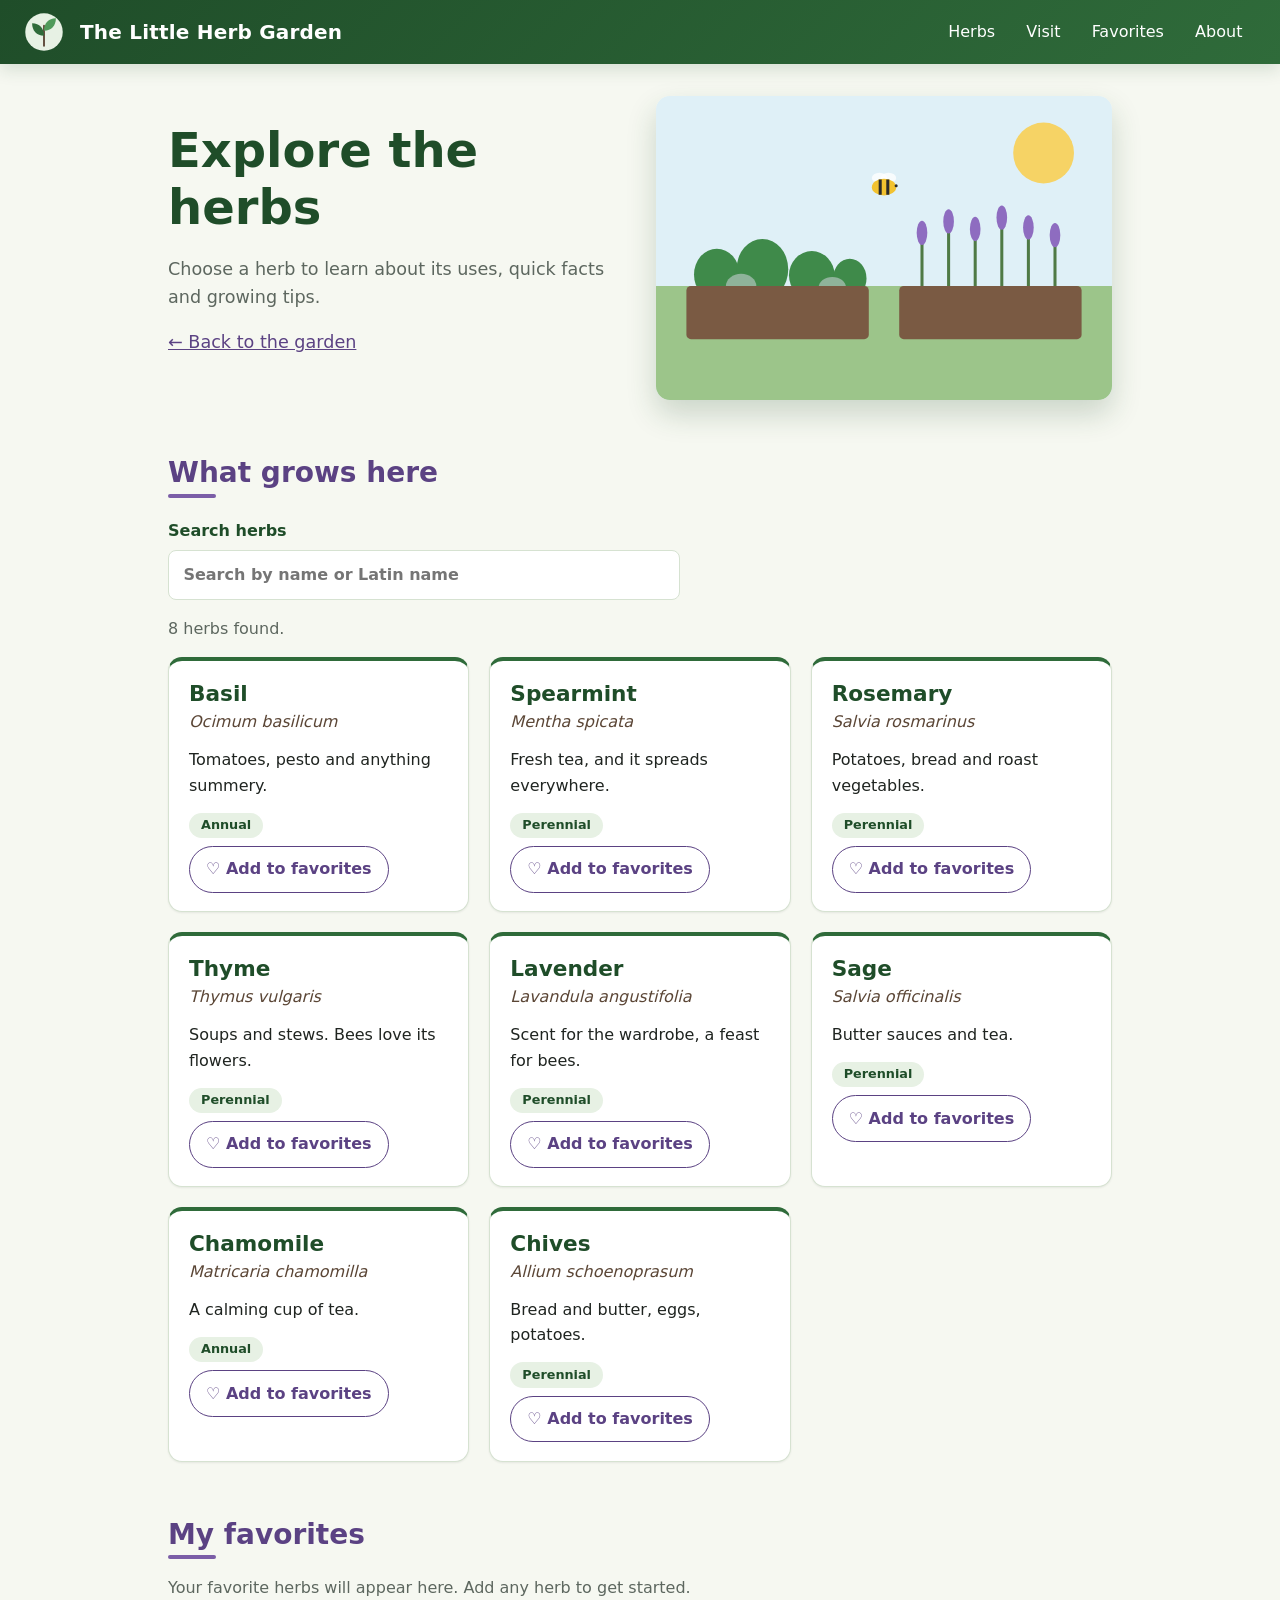
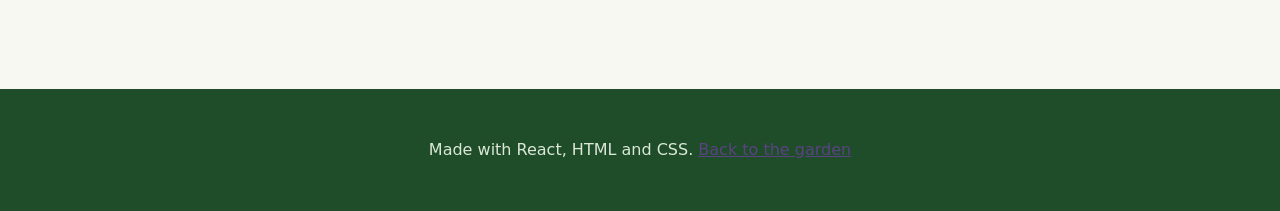
==== herb-profiles/react/index.html @ fc6b90cd "Unpack Beqa's React Version 2.0 and connect it: dialog + favourites + React, lavender rendered from " ====
<!doctype html>
<html lang="en">
  <head>
    <meta charset="UTF-8" />
    <meta name="viewport" content="width=device-width, initial-scale=1.0" />
    <meta name="theme-color" content="#1f4d29" />
    <link rel="icon" href="data:," />
    <title>Herb profiles | The Little Herb Garden</title>
    <script type="module" crossorigin src="../assets/index-CKkdL-So.js"></script>
    <link rel="stylesheet" crossorigin href="../assets/index-ys8Idx-0.css">
  </head>
  <body class="lavender-page">
    <div id="root"></div>
  </body>
</html>
---- herb-profiles/assets/index-ys8Idx-0.css ----
.react-intro{align-items:center}.herb-search{display:grid;max-width:32rem;gap:.4rem;margin:1.25rem 0 .5rem;color:var(--leaf-dark);font-weight:650}.herb-search input{width:100%;padding:.7rem .9rem;border:1px solid var(--line);border-radius:var(--radius-sm);background:#fff;color:var(--ink);font:inherit}.herb-search input:focus-visible{outline:3px solid var(--lavender);outline-offset:2px}.react-herb-card{height:100%;padding:.75rem;border:1px solid var(--line);border-top:4px solid var(--leaf);border-radius:var(--radius);background:#fff;box-shadow:var(--shadow-sm);transition:transform .2s,box-shadow .2s,border-color .2s}.react-herb-card:hover,.react-herb-card:focus-within{transform:translateY(-3px);border-color:var(--leaf);box-shadow:var(--shadow-lg)}.react-herb-card-open{display:block;width:100%;padding:.5rem;border:0;background:transparent;color:var(--ink);text-align:left;font:inherit;cursor:pointer}.react-herb-card-open:focus-visible{border-radius:var(--radius-sm);outline:3px solid var(--lavender)}.react-herb-card-open h3{margin:0;color:var(--leaf-dark);font-size:1.35rem}.react-herb-card-open:hover h3{text-decoration:underline}.react-herb-card-open .latin{margin-bottom:.75rem}.react-herb-card-open .use{margin-bottom:.8rem}.favorite-card-button{margin:0 .5rem .4rem;padding:.35rem .75rem;font-size:.9rem}.react-list{padding-left:1.25rem}.react-list li{margin-bottom:.75rem}.react-list li::marker{color:var(--lavender)}.react-message{padding:1rem;border-left:5px solid var(--lavender);border-radius:var(--radius-sm);background:var(--lavender-light)}.herb-modal-backdrop{position:fixed;top:0;right:0;bottom:0;left:0;z-index:20;display:grid;place-items:center;padding:1rem;background:#141b15b8}.herb-modal{--herb-accent: var(--lavender);--herb-dark: var(--lavender-dark);--herb-light: var(--lavender-light);width:min(100%,56rem);max-height:min(90vh,56rem);overflow:auto;padding:clamp(1rem,4vw,2rem);border:1px solid var(--line);border-top:6px solid var(--herb-accent);border-radius:var(--radius);background:var(--paper);box-shadow:var(--shadow-lg)}.herb-modal[data-herb-theme=basil]{--herb-accent: #4b8b4b;--herb-dark: #285b32;--herb-light: #e8f3e6}.herb-modal[data-herb-theme=spearmint]{--herb-accent: #4b9b83;--herb-dark: #286b59;--herb-light: #e5f4ef}.herb-modal[data-herb-theme=rosemary]{--herb-accent: #78834a;--herb-dark: #4f5b2e;--herb-light: #f0f2df}.herb-modal[data-herb-theme=thyme]{--herb-accent: #83904d;--herb-dark: #59642f;--herb-light: #f1f3df}.herb-modal[data-herb-theme=sage]{--herb-accent: #7d9878;--herb-dark: #4d6b4a;--herb-light: #edf3e9}.herb-modal[data-herb-theme=chamomile]{--herb-accent: #d5a900;--herb-dark: #775c00;--herb-light: #fff6cf}.herb-modal[data-herb-theme=chives]{--herb-accent: #8b65a9;--herb-dark: #5c3d78;--herb-light: #f1e9f8}.herb-modal section{margin:2rem 0}.herb-modal section h3{margin:0 0 .9rem;color:var(--herb-dark);font-size:1.35rem}.herb-modal-heading{display:flex;justify-content:space-between;gap:1rem;align-items:flex-start}.herb-modal-heading h2{margin-bottom:.25rem}.herb-modal-heading .latin{margin-top:0}.modal-close{flex:0 0 auto;width:2.5rem;height:2.5rem;border:1px solid var(--line);border-radius:50%;background:#fff;color:var(--ink);font:inherit;font-size:1.6rem;line-height:1;cursor:pointer}.herb-modal-intro{display:grid;gap:1.25rem;align-items:center}.herb-modal-intro p{color:var(--muted)}.herb-modal-image{width:100%;height:auto;border-radius:var(--radius);box-shadow:var(--shadow-md)}.herb-modal .facts{grid-template-columns:repeat(auto-fit,minmax(9rem,1fr))}.herb-modal .facts div{border-left-color:var(--herb-accent);background:var(--herb-light)}.herb-modal .facts dd{color:var(--herb-dark)}.herb-modal .tips{grid-template-columns:repeat(auto-fit,minmax(12rem,1fr))}.herb-modal .tips li{border-top-color:var(--herb-accent)}.herb-modal .tips strong,.herb-modal .react-list li::marker{color:var(--herb-dark)}.herb-modal .favorite-button{border-color:var(--herb-dark);color:var(--herb-dark)}.herb-modal .favorite-button:hover,.herb-modal .favorite-button:focus-visible{background:var(--herb-light);outline-color:var(--herb-accent)}.herb-modal a{color:var(--herb-dark)}@media(min-width:40rem){.herb-modal-intro:has(.herb-modal-image){grid-template-columns:1fr 1fr}}:root{--leaf: #2f6b3a;--leaf-dark: #1f4d29;--leaf-light: #e7f1e4;--soil: #5b4636;--paper: #f6f8f1;--ink: #1f2420;--muted: #5d675f;--line: #d6e2d1;--lavender: #7b5ea7;--lavender-dark: #5b4283;--lavender-light: #efe9f7;--radius-sm: .5rem;--radius: .875rem;--radius-pill: 999px;--shadow-sm: 0 1px 2px rgba(31, 36, 32, .08);--shadow-md: 0 6px 16px rgba(31, 77, 41, .14);--shadow-lg: 0 14px 30px rgba(31, 77, 41, .2)}*{box-sizing:border-box}html{scroll-behavior:smooth}body{margin:0;font-family:system-ui,-apple-system,Segoe UI,Roboto,sans-serif;line-height:1.6;color:var(--ink);background:var(--paper)}h1,h2,h3{line-height:1.2}h1{margin:0 0 1rem;font-size:clamp(2rem,5vw,3rem);color:var(--leaf-dark)}h2{position:relative;margin:0 0 1rem;padding-bottom:.5rem;font-size:1.75rem;color:var(--leaf-dark)}h2:after{content:"";position:absolute;left:0;bottom:0;width:3rem;height:4px;border-radius:var(--radius-pill);background:var(--leaf)}a{color:var(--leaf)}a:hover{color:var(--leaf-dark)}.site-header{position:sticky;top:0;z-index:10;display:flex;flex-wrap:wrap;align-items:center;gap:.75rem 1rem;padding:.75rem 1.5rem;background:linear-gradient(135deg,var(--leaf-dark),var(--leaf));color:#fff;box-shadow:var(--shadow-md)}.site-header a{color:#fff;text-decoration:none}.logo{width:2.5rem;height:2.5rem}.site-name{margin:0;font-size:1.25rem;font-weight:700;letter-spacing:.01em}nav{margin-left:auto}nav ul{display:flex;flex-wrap:wrap;gap:.25rem;margin:0;padding:0;list-style:none}nav a{display:block;padding:.35rem .85rem;border-radius:var(--radius-pill);font-weight:500;transition:background .15s}nav a:hover,nav a:focus-visible{background:#fff3;color:#fff}main{max-width:62rem;margin:0 auto;padding:2rem 1.5rem}section{margin-bottom:3.5rem;scroll-margin-top:5rem}.intro{display:grid;gap:2rem;align-items:center}@media(min-width:40rem){.intro{grid-template-columns:1fr 1fr}}.intro p{font-size:1.1rem;color:var(--muted)}.hero{width:100%;height:auto;border-radius:var(--radius);box-shadow:var(--shadow-lg)}.count{color:var(--muted)}.cards{display:grid;grid-template-columns:repeat(auto-fill,minmax(15rem,1fr));gap:1.25rem;margin:0;padding:0;list-style:none}.card{display:block;height:100%;padding:1.25rem;border:1px solid var(--line);border-top:4px solid var(--leaf);border-radius:var(--radius);background:#fff;color:var(--ink);text-decoration:none;box-shadow:var(--shadow-sm);transition:transform .2s,box-shadow .2s,border-color .2s}.card:hover,.card:focus-visible{transform:translateY(-4px);box-shadow:var(--shadow-lg);border-color:var(--leaf);color:var(--ink);outline:none}.card:focus-visible{outline:3px solid var(--lavender);outline-offset:2px}.card h3{margin:0;font-size:1.35rem;color:var(--leaf-dark)}#herbs-list>li,#favorites-list>li{display:flex;flex-direction:column}#herbs-list .card,#favorites-list .card{height:auto;flex:1}.favorite-button{display:inline-block;padding:.6rem 1rem;border:1px solid var(--lavender-dark);border-radius:var(--radius-pill);background:#fff;color:var(--lavender-dark);font:inherit;font-weight:650;cursor:pointer}.favorite-button:hover,.favorite-button:focus-visible{background:var(--lavender-light);outline:3px solid var(--lavender);outline-offset:2px}.herb-dialog-backdrop{position:fixed;top:0;right:0;bottom:0;left:0;z-index:20;display:grid;place-items:center;padding:1rem;background:#141b15b8}.herb-dialog-backdrop[hidden]{display:none}.herb-dialog{--herb-accent: var(--lavender);--herb-dark: var(--lavender-dark);--herb-light: var(--lavender-light);position:relative;width:min(100%,56rem);max-height:min(90vh,56rem);overflow:auto;padding:clamp(1rem,4vw,2rem);border:1px solid var(--line);border-top:6px solid var(--herb-accent);border-radius:var(--radius);background:var(--paper);box-shadow:var(--shadow-lg)}.herb-dialog[data-herb-theme=basil]{--herb-accent: #4b8b4b;--herb-dark: #285b32;--herb-light: #e8f3e6}.herb-dialog[data-herb-theme=spearmint]{--herb-accent: #4b9b83;--herb-dark: #286b59;--herb-light: #e5f4ef}.herb-dialog[data-herb-theme=rosemary]{--herb-accent: #78834a;--herb-dark: #4f5b2e;--herb-light: #f0f2df}.herb-dialog[data-herb-theme=thyme]{--herb-accent: #83904d;--herb-dark: #59642f;--herb-light: #f1f3df}.herb-dialog[data-herb-theme=sage]{--herb-accent: #7d9878;--herb-dark: #4d6b4a;--herb-light: #edf3e9}.herb-dialog[data-herb-theme=chamomile]{--herb-accent: #d5a900;--herb-dark: #775c00;--herb-light: #fff6cf}.herb-dialog[data-herb-theme=chives]{--herb-accent: #8b65a9;--herb-dark: #5c3d78;--herb-light: #f1e9f8}.herb-dialog>#herb-dialog-close{position:absolute;top:1rem;right:1rem;z-index:1}.herb-dialog>#herb-dialog-content>h2{padding-right:3rem;color:var(--herb-dark)}.herb-dialog>#herb-dialog-content>h2:after{background:var(--herb-accent)}.herb-dialog .herb-dialog-description{color:var(--muted)}.herb-dialog .herb-dialog-section{margin:2rem 0}.herb-dialog .herb-dialog-section h3{margin:0 0 .9rem;color:var(--herb-dark);font-size:1.35rem}.herb-dialog .facts{grid-template-columns:repeat(auto-fit,minmax(9rem,1fr))}.herb-dialog .tips{grid-template-columns:repeat(auto-fit,minmax(12rem,1fr))}.herb-dialog .facts div{border-left-color:var(--herb-accent);background:var(--herb-light)}.herb-dialog .facts dd{color:var(--herb-dark)}.herb-dialog .tips li{border-top-color:var(--herb-accent)}.herb-dialog .tips strong,.herb-dialog .react-list li::marker{color:var(--herb-dark)}.herb-dialog .favorite-button{border-color:var(--herb-dark);color:var(--herb-dark)}.herb-dialog .favorite-button:hover,.herb-dialog .favorite-button:focus-visible{background:var(--herb-light);outline-color:var(--herb-accent)}.herb-dialog a{color:var(--herb-dark)}.herb-dialog .modal-close:focus-visible{outline-color:var(--herb-accent)}.herb-dialog-image{width:100%;height:auto;margin-top:1rem;border-radius:var(--radius);box-shadow:var(--shadow-md)}.modal-close{width:2.5rem;height:2.5rem;border:1px solid var(--line);border-radius:50%;background:#fff;color:var(--ink);font:inherit;font-size:1.6rem;line-height:1;cursor:pointer}.modal-close:focus-visible{outline:3px solid var(--lavender);outline-offset:2px}.modal-open{overflow:hidden}.card:hover h3{text-decoration:underline}.latin{margin:.15rem 0 .75rem;font-style:italic;color:var(--soil)}.use{margin:0 0 1rem;color:var(--ink)}.life{display:inline-block;margin:0;padding:.15rem .75rem;border-radius:var(--radius-pill);background:var(--leaf-light);color:var(--leaf-dark);font-size:.8rem;font-weight:600;text-transform:capitalize}footer{padding:2rem 1.5rem;background:var(--leaf-dark);text-align:center;color:#dbe8d8}footer a{color:#fff}.lav-hero h1{color:var(--lavender-dark)}.lav-hero .hero{box-shadow:0 14px 30px #5b428347}.lavender-page h2{color:var(--lavender-dark)}.lavender-page h2:after{background:var(--lavender)}.lavender-page a{color:var(--lavender-dark)}.lavender-page .site-header a{color:#fff}.facts{display:grid;grid-template-columns:repeat(auto-fit,minmax(10rem,1fr));gap:1rem;margin:0}.facts div{padding:1rem 1.1rem;border-left:4px solid var(--lavender);border-radius:var(--radius-sm);background:var(--lavender-light);box-shadow:var(--shadow-sm)}.facts dt{font-size:.8rem;letter-spacing:.05em;text-transform:uppercase;color:var(--soil)}.facts dd{margin:.15rem 0 0;font-weight:700;color:var(--lavender-dark)}.explorer{display:grid;gap:1.5rem;align-items:center}@media(min-width:40rem){.explorer{grid-template-columns:1fr 1fr}}#lavender-svg{width:100%;max-width:22rem;height:auto;border:1px solid var(--line);border-radius:var(--radius);box-shadow:var(--shadow-md)}.part{cursor:pointer;transition:opacity .15s}.part:hover,.part:focus{opacity:.75;outline:none}.part.active{filter:drop-shadow(0 0 5px var(--lavender))}.info{min-height:8rem;padding:1.25rem;border-left:5px solid var(--lavender);border-radius:var(--radius-sm);background:var(--lavender-light);box-shadow:var(--shadow-sm)}.info h3{margin-top:0;color:var(--lavender-dark)}.info p{margin-bottom:0}video{width:100%;border-radius:var(--radius);background:#000;box-shadow:var(--shadow-md)}.uses{display:grid;gap:1.5rem;align-items:center}.uses img{width:100%;height:auto;border-radius:var(--radius);box-shadow:var(--shadow-md)}.uses ul{margin:0;padding-left:1.2rem}.uses li{margin-bottom:.75rem}.uses li::marker{color:var(--lavender)}@media(min-width:40rem){.uses{grid-template-columns:1fr 1fr}}.tips{margin:0;padding:0;list-style:none;display:grid;grid-template-columns:repeat(auto-fit,minmax(14rem,1fr));gap:1rem}.tips li{padding:1rem 1.1rem;border:1px solid var(--line);border-top:4px solid var(--lavender);border-radius:var(--radius-sm);background:#fff;box-shadow:var(--shadow-sm)}.tips strong{display:block;color:var(--lavender-dark)}.herb-dialog-video{margin:1rem 0}.herb-dialog-video video{display:block;width:100%;height:auto;border-radius:.75rem}.herb-dialog-video figcaption{font-size:.9rem;text-align:center}
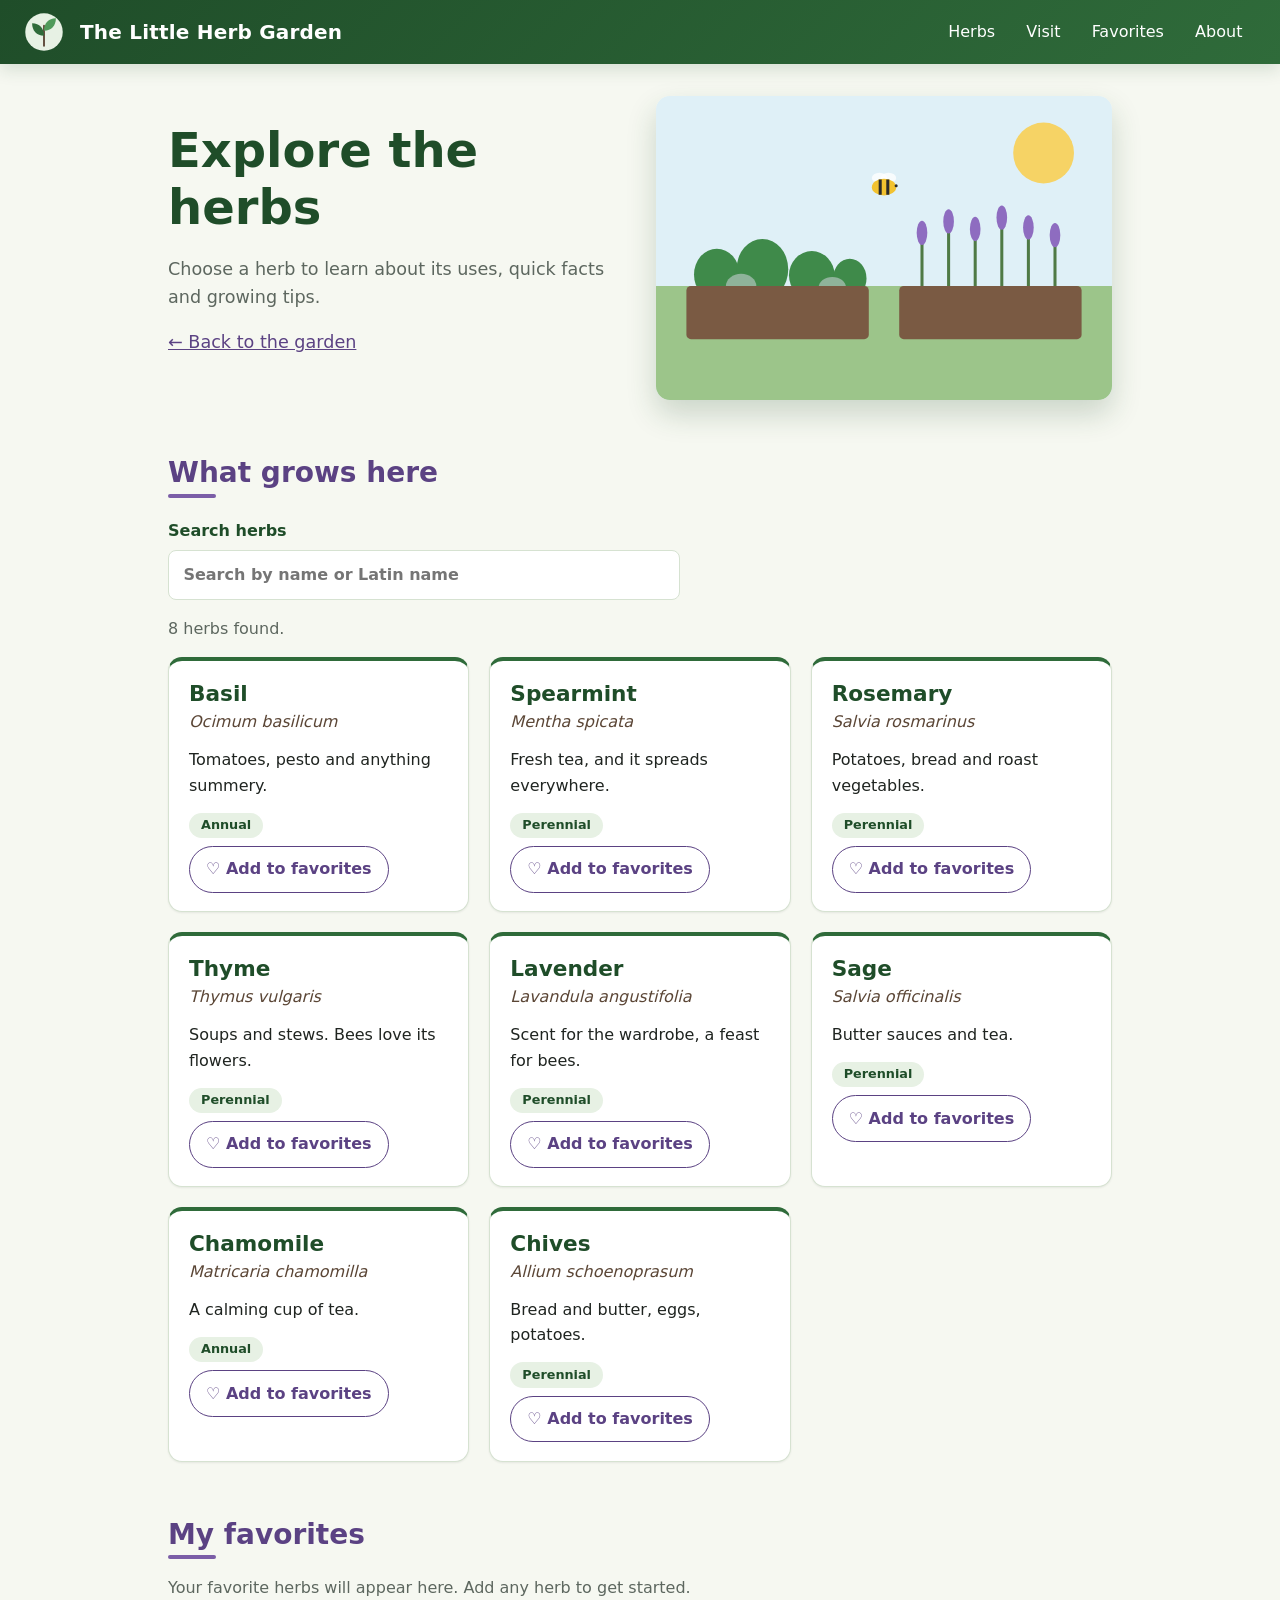
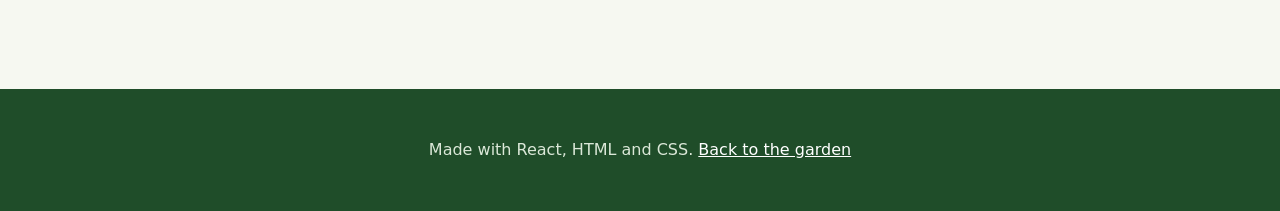
==== commit 240a40cf: "Final fixes: burger menu on small screens (main + React), use herb colour themes, restore lavender p" ====
--- a/herb-profiles/react/index.html
+++ b/herb-profiles/react/index.html
@@ -1,16 +1,15 @@
-<!doctype html>
-<html lang="en">
-  <head>
-    <meta charset="UTF-8" />
-    <meta name="viewport" content="width=device-width, initial-scale=1.0" />
-    <meta name="theme-color" content="#1f4d29" />
+<!doctype html>
+<html lang="en">
+  <head>
+    <meta charset="UTF-8" />
+    <meta name="viewport" content="width=device-width, initial-scale=1.0" />
+    <meta name="theme-color" content="#1f4d29" />
     <link rel="icon" href="data:," />
-    <title>Herb profiles | The Little Herb Garden</title>
-    <script type="module" crossorigin src="../assets/index-CKkdL-So.js"></script>
-    <link rel="stylesheet" crossorigin href="../assets/index-ys8Idx-0.css">
-  </head>
-  <body class="lavender-page">
-    <div id="root"></div>-
-  </body>
-</html>
+    <title>Herb profiles | The Little Herb Garden</title>
+    <script type="module" crossorigin src="../assets/index-CwGZNoLi.js"></script>
+    <link rel="stylesheet" crossorigin href="../assets/index-C9E-L1Bu.css">
+  </head>
+  <body class="lavender-page">
+    <div id="root"></div>
+  </body>
+</html>
--- a/herb-profiles/assets/index-C9E-L1Bu.css
+++ b/herb-profiles/assets/index-C9E-L1Bu.css
@@ -0,0 +1 @@
+.react-intro{align-items:center}.herb-search{display:grid;max-width:32rem;gap:.4rem;margin:1.25rem 0 .5rem;color:var(--leaf-dark);font-weight:650}.herb-search input{width:100%;padding:.7rem .9rem;border:1px solid var(--line);border-radius:var(--radius-sm);background:#fff;color:var(--ink);font:inherit}.herb-search input:focus-visible{outline:3px solid var(--lavender);outline-offset:2px}.react-herb-card{height:100%;padding:.75rem;border:1px solid var(--line);border-top:4px solid var(--leaf);border-radius:var(--radius);background:#fff;box-shadow:var(--shadow-sm);transition:transform .2s,box-shadow .2s,border-color .2s}.react-herb-card:hover,.react-herb-card:focus-within{transform:translateY(-3px);border-color:var(--leaf);box-shadow:var(--shadow-lg)}.react-herb-card-open{display:block;width:100%;padding:.5rem;border:0;background:transparent;color:var(--ink);text-align:left;font:inherit;cursor:pointer}.react-herb-card-open:focus-visible{border-radius:var(--radius-sm);outline:3px solid var(--lavender)}.react-herb-card-open h3{margin:0;color:var(--leaf-dark);font-size:1.35rem}.react-herb-card-open:hover h3{text-decoration:underline}.react-herb-card-open .latin{margin-bottom:.75rem}.react-herb-card-open .use{margin-bottom:.8rem}.favorite-card-button{margin:0 .5rem .4rem;padding:.35rem .75rem;font-size:.9rem}.react-list{padding-left:1.25rem}.react-list li{margin-bottom:.75rem}.react-list li::marker{color:var(--lavender)}.react-message{padding:1rem;border-left:5px solid var(--lavender);border-radius:var(--radius-sm);background:var(--lavender-light)}.herb-modal-backdrop{position:fixed;top:0;right:0;bottom:0;left:0;z-index:20;display:grid;place-items:center;padding:1rem;background:#141b15b8}.herb-modal{--herb-accent: var(--lavender);--herb-dark: var(--lavender-dark);--herb-light: var(--lavender-light);width:min(100%,56rem);max-height:min(90vh,56rem);overflow:auto;padding:clamp(1rem,4vw,2rem);border:1px solid var(--line);border-top:6px solid var(--herb-accent);border-radius:var(--radius);background:var(--paper);box-shadow:var(--shadow-lg)}.herb-modal[data-herb-theme=basil]{--herb-accent: #4b8b4b;--herb-dark: #285b32;--herb-light: #e8f3e6}.herb-modal[data-herb-theme=spearmint]{--herb-accent: #4b9b83;--herb-dark: #286b59;--herb-light: #e5f4ef}.herb-modal[data-herb-theme=rosemary]{--herb-accent: #78834a;--herb-dark: #4f5b2e;--herb-light: #f0f2df}.herb-modal[data-herb-theme=thyme]{--herb-accent: #83904d;--herb-dark: #59642f;--herb-light: #f1f3df}.herb-modal[data-herb-theme=sage]{--herb-accent: #7d9878;--herb-dark: #4d6b4a;--herb-light: #edf3e9}.herb-modal[data-herb-theme=chamomile]{--herb-accent: #d5a900;--herb-dark: #775c00;--herb-light: #fff6cf}.herb-modal[data-herb-theme=chives]{--herb-accent: #8b65a9;--herb-dark: #5c3d78;--herb-light: #f1e9f8}.herb-modal section{margin:2rem 0}.herb-modal section h3{margin:0 0 .9rem;color:var(--herb-dark);font-size:1.35rem}.herb-modal-heading{display:flex;justify-content:space-between;gap:1rem;align-items:flex-start}.herb-modal-heading h2{margin-bottom:.25rem}.herb-modal-heading .latin{margin-top:0}.modal-close{flex:0 0 auto;width:2.5rem;height:2.5rem;border:1px solid var(--line);border-radius:50%;background:#fff;color:var(--ink);font:inherit;font-size:1.6rem;line-height:1;cursor:pointer}.herb-modal .modal-close{border-color:var(--herb-dark);background:var(--herb-light);color:var(--herb-dark)}.herb-modal-intro{display:grid;gap:1.25rem;align-items:center}.herb-modal-intro p{color:var(--muted)}.herb-modal-image{width:100%;height:auto;border-radius:var(--radius);box-shadow:var(--shadow-md)}.herb-modal .facts{grid-template-columns:repeat(auto-fit,minmax(9rem,1fr))}.herb-modal .facts div{border-left-color:var(--herb-accent);background:var(--herb-light)}.herb-modal .facts dd{color:var(--herb-dark)}.herb-modal .tips{grid-template-columns:repeat(auto-fit,minmax(12rem,1fr))}.herb-modal .tips li{border-top-color:var(--herb-accent)}.herb-modal .tips strong,.herb-modal .react-list li::marker{color:var(--herb-dark)}.herb-modal .favorite-button{border-color:var(--herb-dark);color:var(--herb-dark)}.herb-modal .favorite-button:hover,.herb-modal .favorite-button:focus-visible{background:var(--herb-light);outline-color:var(--herb-accent)}.herb-modal a{color:var(--herb-dark)}@media(min-width:40rem){.herb-modal-intro:has(.herb-modal-image){grid-template-columns:1fr 1fr}}.lavender-page footer a{color:#fff}:root{--leaf: #2f6b3a;--leaf-dark: #1f4d29;--leaf-light: #e7f1e4;--soil: #5b4636;--paper: #f6f8f1;--ink: #1f2420;--muted: #5d675f;--line: #d6e2d1;--lavender: #7b5ea7;--lavender-dark: #5b4283;--lavender-light: #efe9f7;--radius-sm: .5rem;--radius: .875rem;--radius-pill: 999px;--shadow-sm: 0 1px 2px rgba(31, 36, 32, .08);--shadow-md: 0 6px 16px rgba(31, 77, 41, .14);--shadow-lg: 0 14px 30px rgba(31, 77, 41, .2)}*{box-sizing:border-box}html{scroll-behavior:smooth}body{margin:0;font-family:system-ui,-apple-system,Segoe UI,Roboto,sans-serif;line-height:1.6;color:var(--ink);background:var(--paper)}h1,h2,h3{line-height:1.2}h1{margin:0 0 1rem;font-size:clamp(2rem,5vw,3rem);color:var(--leaf-dark)}h2{position:relative;margin:0 0 1rem;padding-bottom:.5rem;font-size:1.75rem;color:var(--leaf-dark)}h2:after{content:"";position:absolute;left:0;bottom:0;width:3rem;height:4px;border-radius:var(--radius-pill);background:var(--leaf)}a{color:var(--leaf)}a:hover{color:var(--leaf-dark)}.site-header{position:sticky;top:0;z-index:10;display:flex;flex-wrap:wrap;align-items:center;gap:.75rem 1rem;padding:.75rem 1.5rem;background:linear-gradient(135deg,var(--leaf-dark),var(--leaf));color:#fff;box-shadow:var(--shadow-md)}.site-header a{color:#fff;text-decoration:none}.logo{width:2.5rem;height:2.5rem}.site-name{margin:0;font-size:1.25rem;font-weight:700;letter-spacing:.01em}nav{margin-left:auto}nav ul{display:flex;flex-wrap:wrap;gap:.25rem;margin:0;padding:0;list-style:none}nav a{display:block;padding:.35rem .85rem;border-radius:var(--radius-pill);font-weight:500;transition:background .15s}nav a:hover,nav a:focus-visible{background:#fff3;color:#fff}main{max-width:62rem;margin:0 auto;padding:2rem 1.5rem}section{margin-bottom:3.5rem;scroll-margin-top:5rem}.intro{display:grid;gap:2rem;align-items:center}@media(min-width:40rem){.intro{grid-template-columns:1fr 1fr}}.intro p{font-size:1.1rem;color:var(--muted)}.hero{width:100%;height:auto;border-radius:var(--radius);box-shadow:var(--shadow-lg)}.count{color:var(--muted)}.cards{display:grid;grid-template-columns:repeat(auto-fill,minmax(15rem,1fr));gap:1.25rem;margin:0;padding:0;list-style:none}.card{display:block;height:100%;padding:1.25rem;border:1px solid var(--line);border-top:4px solid var(--leaf);border-radius:var(--radius);background:#fff;color:var(--ink);text-decoration:none;box-shadow:var(--shadow-sm);transition:transform .2s,box-shadow .2s,border-color .2s}.card:hover,.card:focus-visible{transform:translateY(-4px);box-shadow:var(--shadow-lg);border-color:var(--leaf);color:var(--ink);outline:none}.card:focus-visible{outline:3px solid var(--lavender);outline-offset:2px}.card h3{margin:0;font-size:1.35rem;color:var(--leaf-dark)}#herbs-list>li,#favorites-list>li{display:flex;flex-direction:column}#herbs-list .card,#favorites-list .card{height:auto;flex:1}.favorite-button{display:inline-block;padding:.6rem 1rem;border:1px solid var(--lavender-dark);border-radius:var(--radius-pill);background:#fff;color:var(--lavender-dark);font:inherit;font-weight:650;cursor:pointer}.favorite-button:hover,.favorite-button:focus-visible{background:var(--lavender-light);outline:3px solid var(--lavender);outline-offset:2px}.herb-dialog-backdrop{position:fixed;top:0;right:0;bottom:0;left:0;z-index:20;display:grid;place-items:center;padding:1rem;background:#141b15b8}.herb-dialog-backdrop[hidden]{display:none}.herb-dialog{--herb-accent: var(--lavender);--herb-dark: var(--lavender-dark);--herb-light: var(--lavender-light);position:relative;width:min(100%,56rem);max-height:min(90vh,56rem);overflow:auto;padding:clamp(1rem,4vw,2rem);border:1px solid var(--line);border-top:6px solid var(--herb-accent);border-radius:var(--radius);background:var(--paper);box-shadow:var(--shadow-lg)}.herb-dialog[data-herb-theme=basil]{--herb-accent: #4b8b4b;--herb-dark: #285b32;--herb-light: #e8f3e6}.herb-dialog[data-herb-theme=spearmint]{--herb-accent: #4b9b83;--herb-dark: #286b59;--herb-light: #e5f4ef}.herb-dialog[data-herb-theme=rosemary]{--herb-accent: #78834a;--herb-dark: #4f5b2e;--herb-light: #f0f2df}.herb-dialog[data-herb-theme=thyme]{--herb-accent: #83904d;--herb-dark: #59642f;--herb-light: #f1f3df}.herb-dialog[data-herb-theme=sage]{--herb-accent: #7d9878;--herb-dark: #4d6b4a;--herb-light: #edf3e9}.herb-dialog[data-herb-theme=chamomile]{--herb-accent: #d5a900;--herb-dark: #775c00;--herb-light: #fff6cf}.herb-dialog[data-herb-theme=chives]{--herb-accent: #8b65a9;--herb-dark: #5c3d78;--herb-light: #f1e9f8}.herb-dialog>#herb-dialog-close{position:absolute;top:1rem;right:1rem;z-index:1}.herb-dialog>#herb-dialog-content>h2{padding-right:3rem;color:var(--herb-dark)}.herb-dialog>#herb-dialog-content>h2:after{background:var(--herb-accent)}.herb-dialog .herb-dialog-description{color:var(--muted)}.herb-dialog .herb-dialog-section{margin:2rem 0}.herb-dialog .herb-dialog-section h3{margin:0 0 .9rem;color:var(--herb-dark);font-size:1.35rem}.herb-dialog .facts{grid-template-columns:repeat(auto-fit,minmax(9rem,1fr))}.herb-dialog .tips{grid-template-columns:repeat(auto-fit,minmax(12rem,1fr))}.herb-dialog .facts div{border-left-color:var(--herb-accent);background:var(--herb-light)}.herb-dialog .facts dd{color:var(--herb-dark)}.herb-dialog .tips li{border-top-color:var(--herb-accent)}.herb-dialog .tips strong,.herb-dialog .react-list li::marker{color:var(--herb-dark)}.herb-dialog .favorite-button{border-color:var(--herb-dark);color:var(--herb-dark)}.herb-dialog .favorite-button:hover,.herb-dialog .favorite-button:focus-visible{background:var(--herb-light);outline-color:var(--herb-accent)}.herb-dialog a{color:var(--herb-dark)}.herb-dialog .modal-close:focus-visible{outline-color:var(--herb-accent)}.herb-dialog-image{width:100%;height:auto;margin-top:1rem;border-radius:var(--radius);box-shadow:var(--shadow-md)}.modal-close{width:2.5rem;height:2.5rem;border:1px solid var(--line);border-radius:50%;background:#fff;color:var(--ink);font:inherit;font-size:1.6rem;line-height:1;cursor:pointer}.modal-close:focus-visible{outline:3px solid var(--lavender);outline-offset:2px}.modal-open{overflow:hidden}.card:hover h3{text-decoration:underline}.latin{margin:.15rem 0 .75rem;font-style:italic;color:var(--soil)}.use{margin:0 0 1rem;color:var(--ink)}.life{display:inline-block;margin:0;padding:.15rem .75rem;border-radius:var(--radius-pill);background:var(--leaf-light);color:var(--leaf-dark);font-size:.8rem;font-weight:600;text-transform:capitalize}footer{padding:2rem 1.5rem;background:var(--leaf-dark);text-align:center;color:#dbe8d8}footer a{color:#fff}.lav-hero h1{color:var(--lavender-dark)}.lav-hero .hero{box-shadow:0 14px 30px #5b428347}.lavender-page h2{color:var(--lavender-dark)}.lavender-page h2:after{background:var(--lavender)}.lavender-page a{color:var(--lavender-dark)}.lavender-page .site-header a{color:#fff}.facts{display:grid;grid-template-columns:repeat(auto-fit,minmax(10rem,1fr));gap:1rem;margin:0}.facts div{padding:1rem 1.1rem;border-left:4px solid var(--lavender);border-radius:var(--radius-sm);background:var(--lavender-light);box-shadow:var(--shadow-sm)}.facts dt{font-size:.8rem;letter-spacing:.05em;text-transform:uppercase;color:var(--soil)}.facts dd{margin:.15rem 0 0;font-weight:700;color:var(--lavender-dark)}.explorer{display:grid;gap:1.5rem;align-items:center}@media(min-width:40rem){.explorer{grid-template-columns:1fr 1fr}}#lavender-svg{width:100%;max-width:22rem;height:auto;border:1px solid var(--line);border-radius:var(--radius);box-shadow:var(--shadow-md)}.part{cursor:pointer;transition:opacity .15s}.part:hover,.part:focus{opacity:.75;outline:none}.part.active{filter:drop-shadow(0 0 5px var(--lavender))}.info{min-height:8rem;padding:1.25rem;border-left:5px solid var(--lavender);border-radius:var(--radius-sm);background:var(--lavender-light);box-shadow:var(--shadow-sm)}.info h3{margin-top:0;color:var(--lavender-dark)}.info p{margin-bottom:0}video{width:100%;border-radius:var(--radius);background:#000;box-shadow:var(--shadow-md)}.uses{display:grid;gap:1.5rem;align-items:center}.uses img{width:100%;height:auto;border-radius:var(--radius);box-shadow:var(--shadow-md)}.uses ul{margin:0;padding-left:1.2rem}.uses li{margin-bottom:.75rem}.uses li::marker{color:var(--lavender)}@media(min-width:40rem){.uses{grid-template-columns:1fr 1fr}}.tips{margin:0;padding:0;list-style:none;display:grid;grid-template-columns:repeat(auto-fit,minmax(14rem,1fr));gap:1rem}.tips li{padding:1rem 1.1rem;border:1px solid var(--line);border-top:4px solid var(--lavender);border-radius:var(--radius-sm);background:#fff;box-shadow:var(--shadow-sm)}.tips strong{display:block;color:var(--lavender-dark)}.herb-dialog-video{margin:1rem 0}.herb-dialog-video video{display:block;width:100%;height:auto;border-radius:.75rem}.herb-dialog-video figcaption{font-size:.9rem;text-align:center}.search{display:flex;flex-wrap:wrap;align-items:center;gap:.5rem .75rem;margin:0 0 .75rem}.search label{font-weight:600}.search input{flex:1 1 16rem;max-width:24rem;padding:.6rem .9rem;font:inherit;color:var(--ink);background:#fff;border:2px solid var(--line);border-radius:var(--radius-pill)}.search input:focus-visible{outline:3px solid var(--leaf);outline-offset:2px;border-color:var(--leaf)}.wiki-summary{padding-top:.5rem;border-top:1px solid var(--line)}.community-count{margin:.5rem 0 0;font-size:.95rem;font-weight:600;color:var(--muted)}footer .community-count{color:inherit}.interest form{display:grid;gap:.75rem;max-width:28rem}.interest-field label{display:block;font-weight:600}.interest-field input[type=text],.interest-field input[type=email]{width:100%;padding:.55rem .8rem;font:inherit;color:var(--ink);background:#fff;border:2px solid var(--line);border-radius:var(--radius-sm)}.interest-field input:focus-visible{outline:3px solid var(--leaf);outline-offset:2px}.interest-field input[aria-invalid=true]{border-color:#b3261e}.interest-consent{display:grid;grid-template-columns:auto 1fr;gap:.25rem .5rem;align-items:start}.interest-consent input{width:1.2rem;height:1.2rem;margin-top:.2rem}.interest-consent label{font-weight:400}.interest-consent .interest-error{grid-column:1 / -1}.interest-error{margin:.25rem 0 0;font-size:.9rem;color:#b3261e}.interest-error:empty{display:none}.interest form button{justify-self:start}.interest-thanks{font-weight:600;color:var(--leaf-dark)}.popups{position:fixed;right:1rem;bottom:1rem;z-index:30;display:grid;gap:.5rem;max-width:min(22rem,calc(100vw - 2rem))}.popup{display:flex;align-items:center;gap:.75rem;padding:.75rem .75rem .75rem 1rem;color:#fff;background:var(--leaf-dark);border-radius:var(--radius);box-shadow:var(--shadow-lg);animation:popup-in .3s ease-out;transition:opacity .4s,transform .4s}.popup p{margin:0;font-weight:600}.popup-close{margin-left:auto;padding:0 .4rem;font-size:1.3rem;line-height:1;color:inherit;background:none;border:0;cursor:pointer}.popup-close:focus-visible{outline:2px solid #fff;border-radius:var(--radius-sm)}.popup-hide{opacity:0;transform:translateY(.5rem)}@keyframes popup-in{0%{opacity:0;transform:translateY(.75rem)}to{opacity:1;transform:translateY(0)}}@media(prefers-reduced-motion:reduce){.popup{animation:none;transition:none}}.interest-popup{width:min(30rem,calc(100vw - 2rem));padding:1.5rem;color:var(--ink);background:var(--paper);border:0;border-radius:var(--radius);box-shadow:var(--shadow-lg)}.interest-popup::backdrop{background:#141b1599}.interest-popup h2{margin:0 2.5rem .5rem 0;font-size:1.4rem;color:var(--leaf-dark)}.interest-popup form{display:grid;gap:.75rem}.interest-popup form button[type=submit]{justify-self:start}.interest-popup .modal-close{position:absolute;top:1rem;right:1rem}.life-filter{display:flex;flex-wrap:wrap;gap:.5rem;margin:0 0 .75rem}.life-filter button{padding:.4rem 1rem;font:inherit;font-weight:600;color:var(--leaf-dark);background:#fff;border:2px solid var(--line);border-radius:var(--radius-pill);cursor:pointer}.life-filter button:hover{border-color:var(--leaf)}.life-filter button[aria-pressed=true]{color:#fff;background:var(--leaf);border-color:var(--leaf)}.life-filter button:focus-visible{outline:3px solid var(--leaf);outline-offset:2px}#herbs-list>li[hidden]{display:none}.herb-of-the-day{margin-top:.5rem}.menu-toggle{display:none;width:2.75rem;height:2.75rem;padding:.55rem;border:1px solid rgba(255,255,255,.55);border-radius:var(--radius-sm);background:transparent;color:#fff;cursor:pointer}.menu-toggle span{display:block;height:2px;margin:.25rem 0;border-radius:var(--radius-pill);background:currentColor}.menu-toggle:hover{background:#ffffff26}.menu-toggle:focus-visible{outline:3px solid white;outline-offset:2px}@media(max-width:64rem){.menu-toggle{display:block;margin-left:auto}#site-navigation{display:none}#site-navigation.is-open{display:block;position:absolute;top:100%;right:0;left:0;margin:0;padding:.5rem 1rem 1rem;background:var(--leaf-dark);box-shadow:var(--shadow-lg)}#site-navigation ul{flex-direction:column;gap:.25rem}#site-navigation a{padding:.65rem .85rem;border-radius:var(--radius-sm)}}
